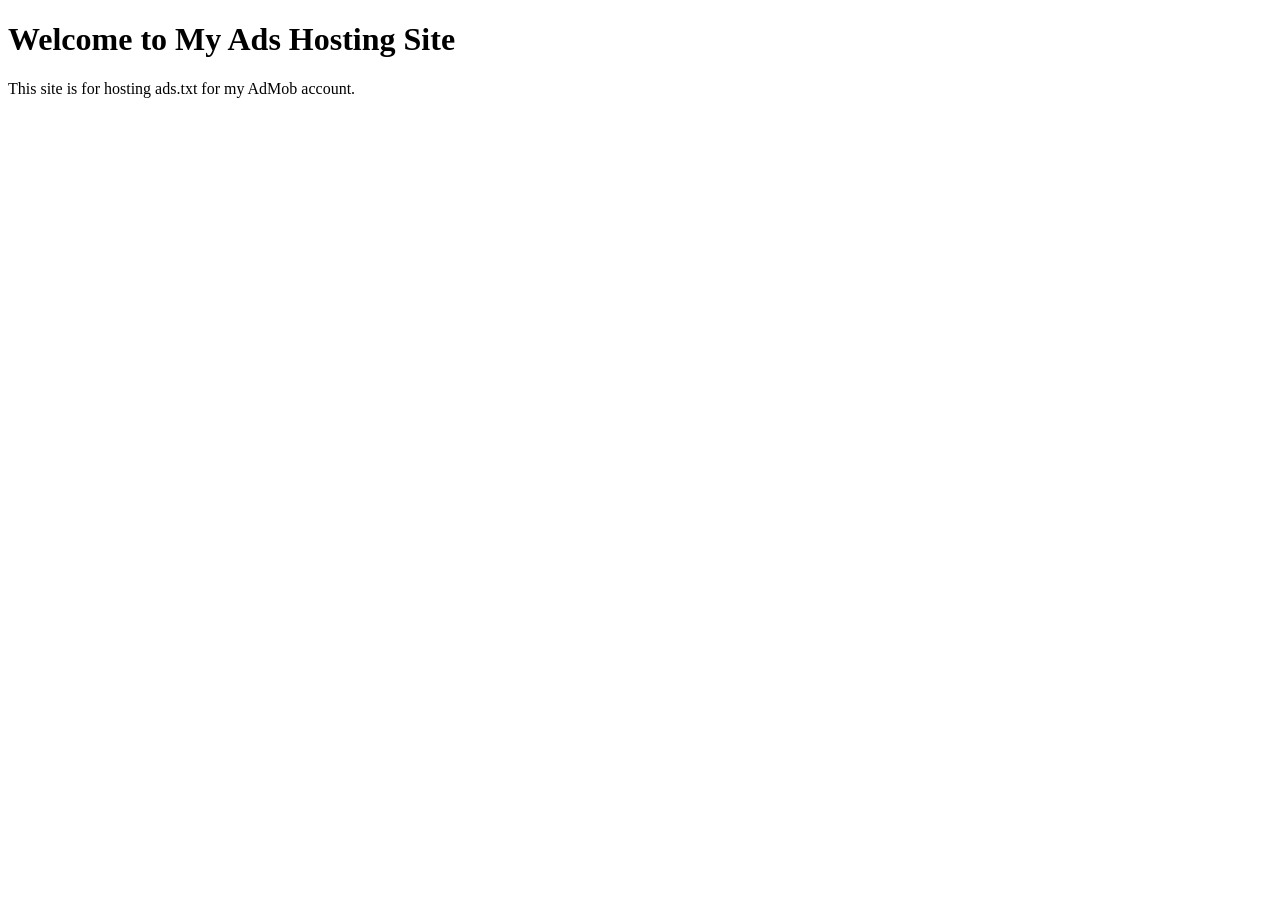
==== index.html @ 98645720 "Create index.html for ads hosting site" ====
<!DOCTYPE html>
<html lang="en">
<head>
    <meta charset="UTF-8">
    <title>AhaTodo Ads Hosting</title>
</head>
<body>
    <h1>Welcome to My Ads Hosting Site</h1>
    <p>This site is for hosting ads.txt for my AdMob account.</p>
</body>
</html>
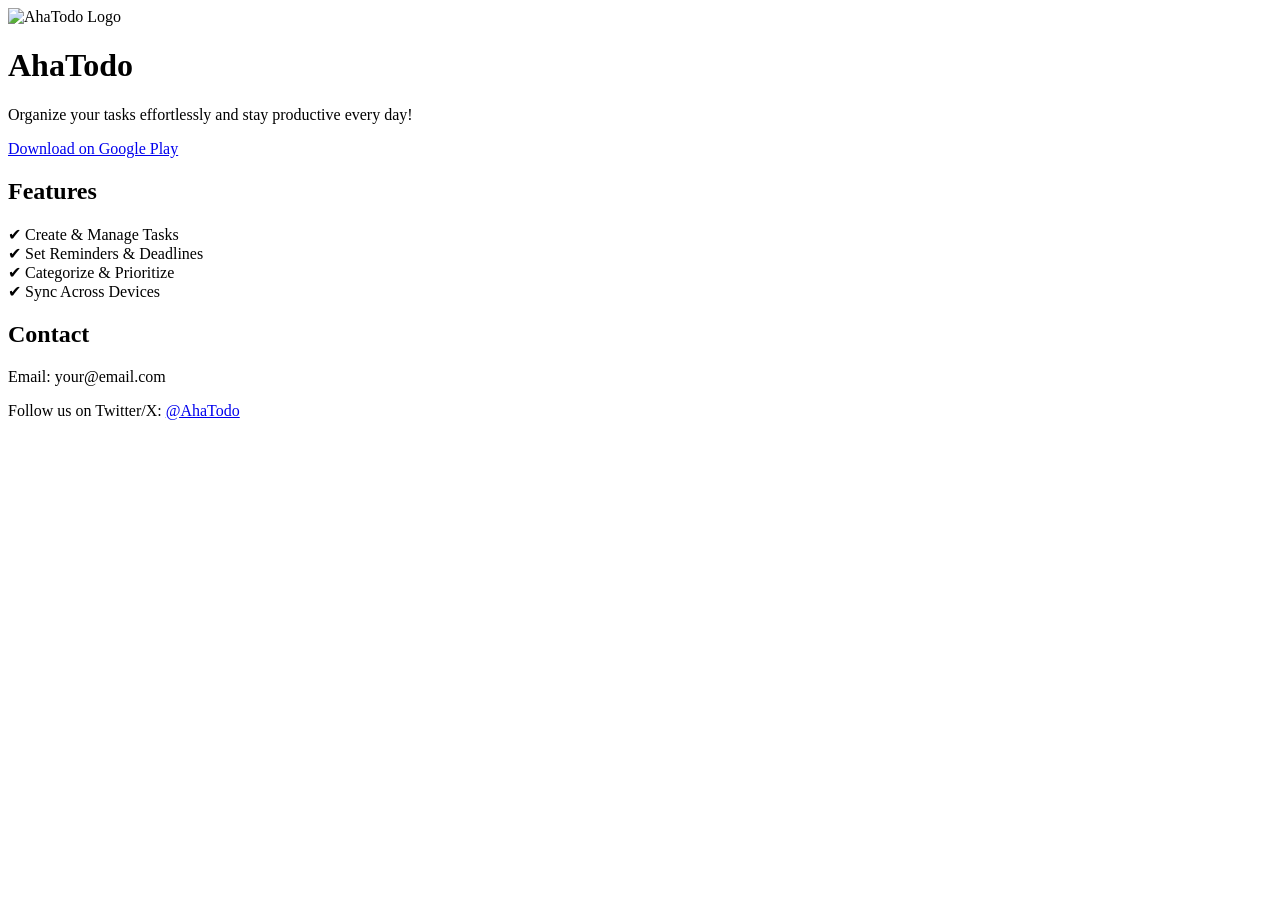
==== commit 1d934de7: "Update index.html" ====
--- a/index.html
+++ b/index.html
@@ -2,10 +2,31 @@
 <html lang="en">
 <head>
     <meta charset="UTF-8">
-    <title>AhaTodo Ads Hosting</title>
+    <meta name="viewport" content="width=device-width, initial-scale=1.0">
+    <title>AhaTodo - Smart To-Do App</title>
+    <link rel="stylesheet" href="style.css">
 </head>
 <body>
-    <h1>Welcome to My Ads Hosting Site</h1>
-    <p>This site is for hosting ads.txt for my AdMob account.</p>
+    <header>
+        <img src="logo.png" alt="AhaTodo Logo" class="logo">
+        <h1>AhaTodo</h1>
+        <p>Organize your tasks effortlessly and stay productive every day!</p>
+        <a href="https://play.google.com/store/apps/details?id=你的包名" class="btn">Download on Google Play</a>
+    </header>
+
+    <section class="features">
+        <h2>Features</h2>
+        <div class="feature-card">✔ Create & Manage Tasks</div>
+        <div class="feature-card">✔ Set Reminders & Deadlines</div>
+        <div class="feature-card">✔ Categorize & Prioritize</div>
+        <div class="feature-card">✔ Sync Across Devices</div>
+    </section>
+
+    <section class="contact">
+        <h2>Contact</h2>
+        <p>Email: your@email.com</p>
+        <p>Follow us on Twitter/X: <a href="#">@AhaTodo</a></p>
+    </section>
+
 </body>
 </html>
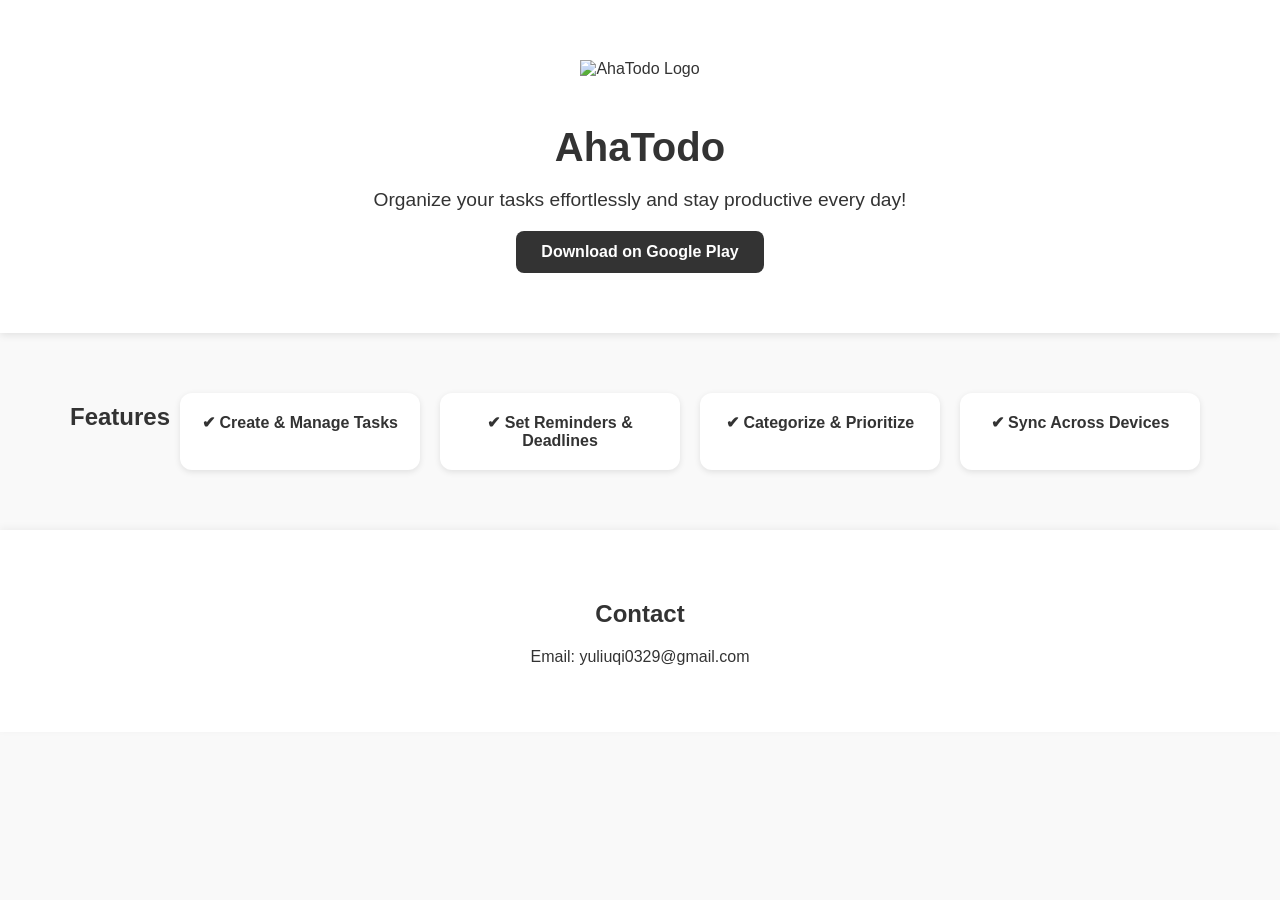
==== commit 53021603: "Update index.html" ====
--- a/index.html
+++ b/index.html
@@ -11,7 +11,7 @@
         <img src="logo.png" alt="AhaTodo Logo" class="logo">
         <h1>AhaTodo</h1>
         <p>Organize your tasks effortlessly and stay productive every day!</p>
-        <a href="https://play.google.com/store/apps/details?id=你的包名" class="btn">Download on Google Play</a>
+        <a href="https://play.google.com/store/apps/details?id=com.aha.cxk.todo" class="btn">Download on Google Play</a>
     </header>
 
     <section class="features">
@@ -24,8 +24,7 @@
 
     <section class="contact">
         <h2>Contact</h2>
-        <p>Email: your@email.com</p>
-        <p>Follow us on Twitter/X: <a href="#">@AhaTodo</a></p>
+        <p>Email: yuliuqi0329@gmail.com</p>
     </section>
 
 </body>
--- a/style.css
+++ b/style.css
@@ -0,0 +1,65 @@
+body {
+    font-family: 'Arial', sans-serif;
+    margin: 0;
+    padding: 0;
+    background: #f9f9f9;
+    color: #333;
+}
+
+header {
+    text-align: center;
+    padding: 60px 20px;
+    background: #fff;
+    box-shadow: 0 2px 8px rgba(0,0,0,0.1);
+}
+
+header .logo {
+    width: 120px;
+    margin-bottom: 20px;
+}
+
+header h1 {
+    font-size: 2.5em;
+    margin-bottom: 10px;
+}
+
+header p {
+    font-size: 1.2em;
+    margin-bottom: 20px;
+}
+
+header .btn {
+    display: inline-block;
+    padding: 12px 25px;
+    background: #333;
+    color: #fff;
+    text-decoration: none;
+    border-radius: 8px;
+    font-weight: bold;
+}
+
+.features {
+    display: flex;
+    flex-wrap: wrap;
+    justify-content: center;
+    margin: 50px 20px;
+}
+
+.feature-card {
+    background: #fff;
+    padding: 20px;
+    margin: 10px;
+    width: 200px;
+    text-align: center;
+    border-radius: 12px;
+    box-shadow: 0 2px 6px rgba(0,0,0,0.1);
+    font-weight: bold;
+}
+
+.contact {
+    text-align: center;
+    padding: 50px 20px;
+    background: #fff;
+    margin-top: 30px;
+    box-shadow: 0 -2px 8px rgba(0,0,0,0.05);
+}
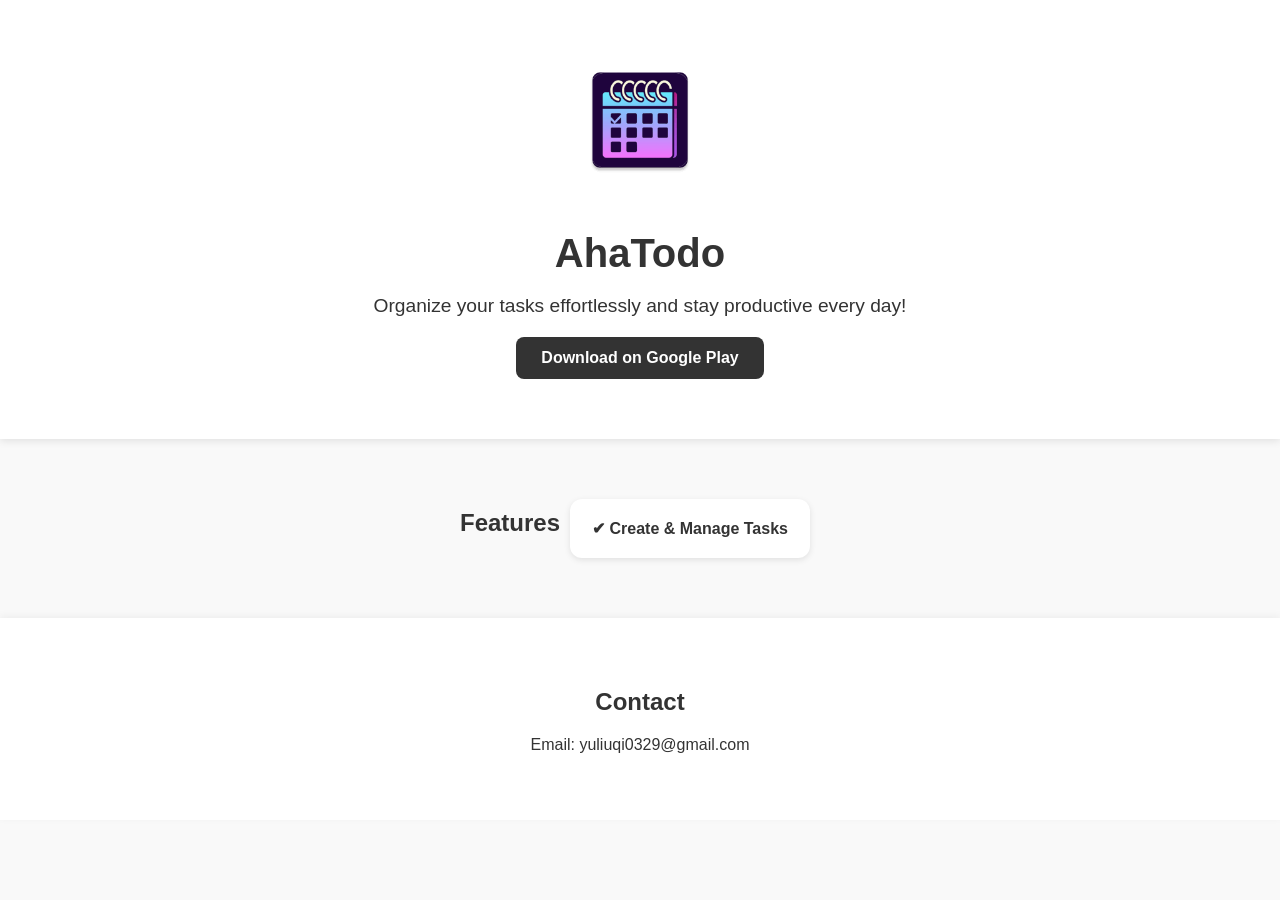
==== commit 0b9199b8: "Update index.html" ====
--- a/index.html
+++ b/index.html
@@ -17,9 +17,6 @@
     <section class="features">
         <h2>Features</h2>
         <div class="feature-card">✔ Create & Manage Tasks</div>
-        <div class="feature-card">✔ Set Reminders & Deadlines</div>
-        <div class="feature-card">✔ Categorize & Prioritize</div>
-        <div class="feature-card">✔ Sync Across Devices</div>
     </section>
 
     <section class="contact">
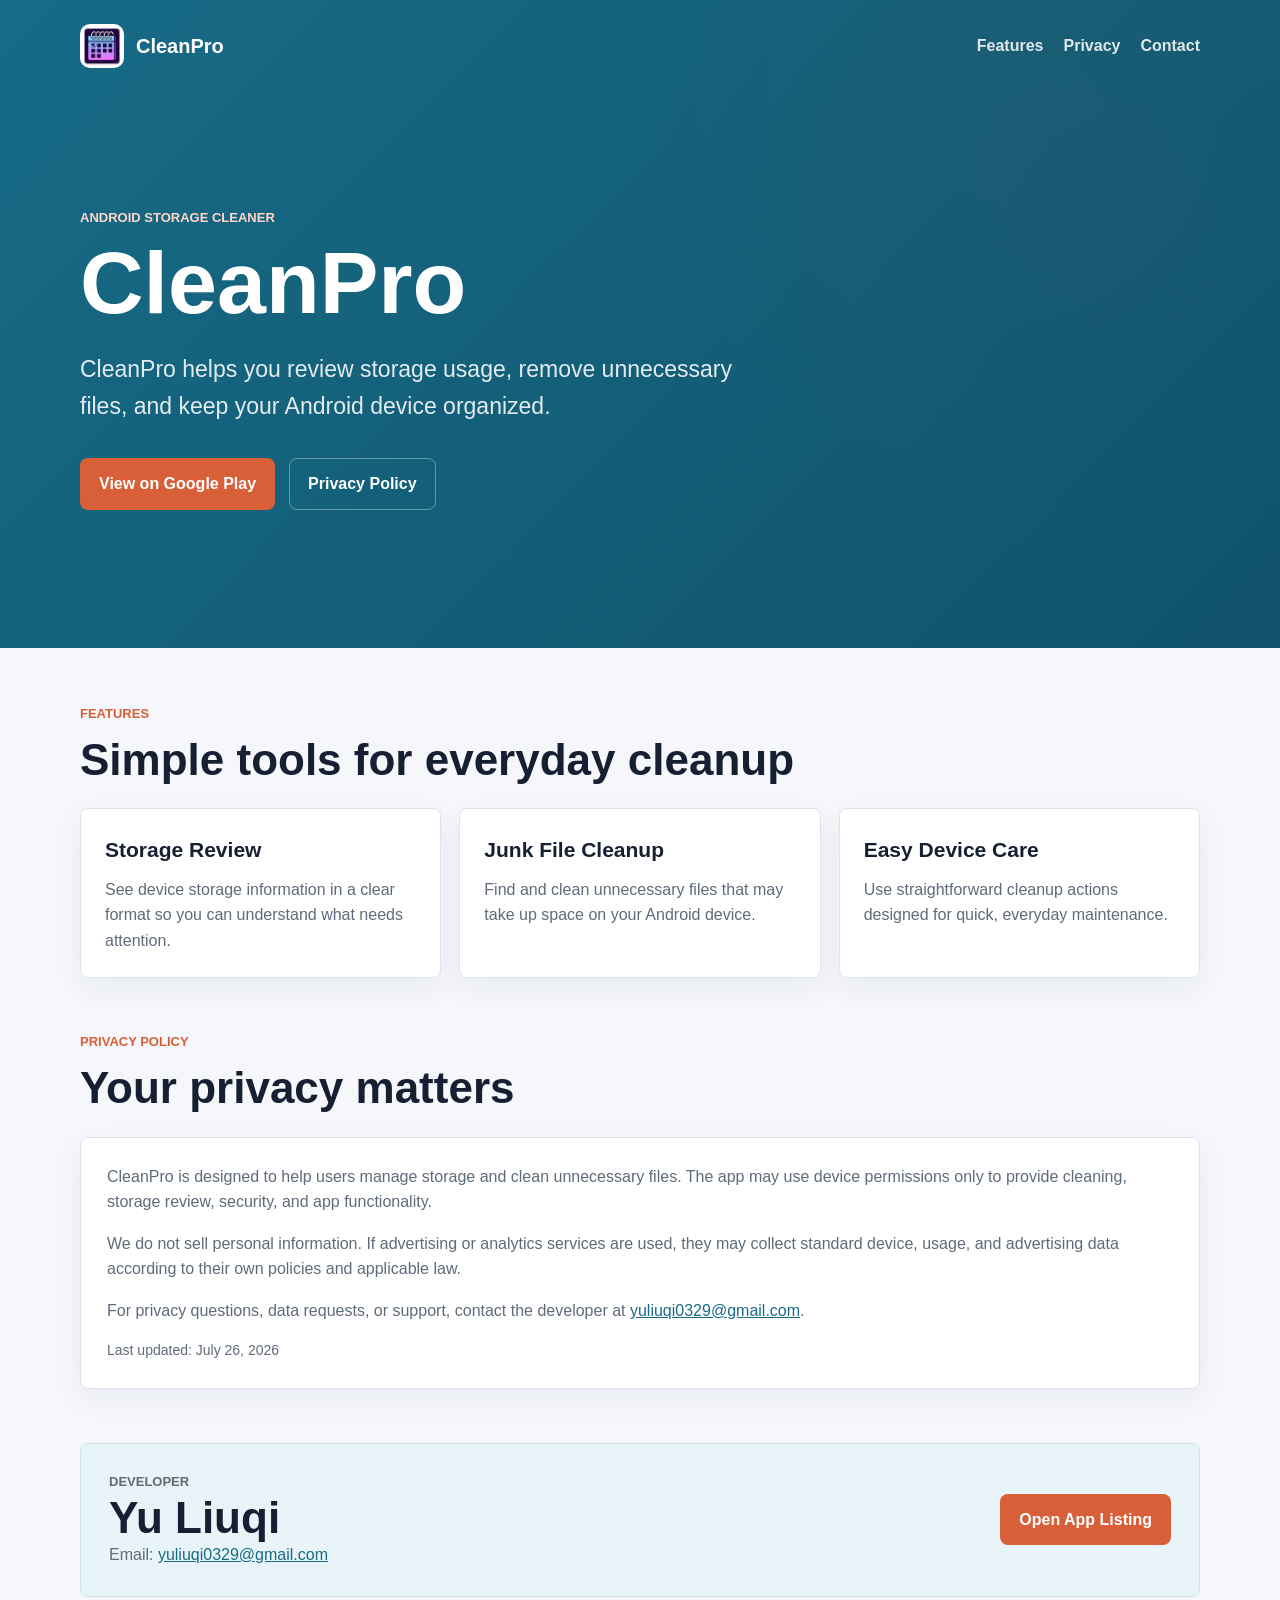
==== commit c55018ef: "Update CleanPro homepage for app review" ====
--- a/index.html
+++ b/index.html
@@ -3,26 +3,89 @@
 <head>
     <meta charset="UTF-8">
     <meta name="viewport" content="width=device-width, initial-scale=1.0">
-    <title>AhaTodo - Smart To-Do App</title>
+    <meta name="description" content="CleanPro helps Android users review storage usage, clean junk files, and manage device space with clear, simple tools.">
+    <title>CleanPro - Android Cleaner App</title>
     <link rel="stylesheet" href="style.css">
 </head>
 <body>
-    <header>
-        <img src="logo.png" alt="AhaTodo Logo" class="logo">
-        <h1>AhaTodo</h1>
-        <p>Organize your tasks effortlessly and stay productive every day!</p>
-        <a href="https://play.google.com/store/apps/details?id=com.aha.cxk.todo" class="btn">Download on Google Play</a>
+    <header class="hero">
+        <nav class="topbar" aria-label="Main navigation">
+            <a class="brand" href="#home" aria-label="CleanPro home">
+                <img src="logo.png" alt="" class="logo">
+                <span>CleanPro</span>
+            </a>
+            <div class="nav-links">
+                <a href="#features">Features</a>
+                <a href="#privacy">Privacy</a>
+                <a href="#contact">Contact</a>
+            </div>
+        </nav>
+
+        <section id="home" class="hero-content">
+            <p class="eyebrow">Android storage cleaner</p>
+            <h1>CleanPro</h1>
+            <p class="summary">
+                CleanPro helps you review storage usage, remove unnecessary files, and keep your Android device organized.
+            </p>
+            <div class="actions">
+                <a href="https://play.google.com/store/apps/details?id=com.ylc" class="btn primary">View on Google Play</a>
+                <a href="#privacy" class="btn secondary">Privacy Policy</a>
+            </div>
+        </section>
     </header>
 
-    <section class="features">
-        <h2>Features</h2>
-        <div class="feature-card">✔ Create & Manage Tasks</div>
-    </section>
+    <main>
+        <section id="features" class="section">
+            <div class="section-heading">
+                <p class="eyebrow">Features</p>
+                <h2>Simple tools for everyday cleanup</h2>
+            </div>
+            <div class="feature-grid">
+                <article class="feature-card">
+                    <h3>Storage Review</h3>
+                    <p>See device storage information in a clear format so you can understand what needs attention.</p>
+                </article>
+                <article class="feature-card">
+                    <h3>Junk File Cleanup</h3>
+                    <p>Find and clean unnecessary files that may take up space on your Android device.</p>
+                </article>
+                <article class="feature-card">
+                    <h3>Easy Device Care</h3>
+                    <p>Use straightforward cleanup actions designed for quick, everyday maintenance.</p>
+                </article>
+            </div>
+        </section>
 
-    <section class="contact">
-        <h2>Contact</h2>
-        <p>Email: yuliuqi0329@gmail.com</p>
-    </section>
+        <section id="privacy" class="section privacy-section">
+            <div class="section-heading">
+                <p class="eyebrow">Privacy Policy</p>
+                <h2>Your privacy matters</h2>
+            </div>
+            <div class="policy">
+                <p>
+                    CleanPro is designed to help users manage storage and clean unnecessary files. The app may use device
+                    permissions only to provide cleaning, storage review, security, and app functionality.
+                </p>
+                <p>
+                    We do not sell personal information. If advertising or analytics services are used, they may collect
+                    standard device, usage, and advertising data according to their own policies and applicable law.
+                </p>
+                <p>
+                    For privacy questions, data requests, or support, contact the developer at
+                    <a href="mailto:yuliuqi0329@gmail.com">yuliuqi0329@gmail.com</a>.
+                </p>
+                <p class="updated">Last updated: July 26, 2026</p>
+            </div>
+        </section>
 
+        <section id="contact" class="section contact-section">
+            <div>
+                <p class="eyebrow">Developer</p>
+                <h2>Yu Liuqi</h2>
+                <p>Email: <a href="mailto:yuliuqi0329@gmail.com">yuliuqi0329@gmail.com</a></p>
+            </div>
+            <a href="https://play.google.com/store/apps/details?id=com.ylc" class="btn primary">Open App Listing</a>
+        </section>
+    </main>
 </body>
 </html>
--- a/style.css
+++ b/style.css
@@ -1,65 +1,266 @@
+:root {
+    color-scheme: light;
+    --bg: #f5f7fb;
+    --panel: #ffffff;
+    --text: #172033;
+    --muted: #5f6b7a;
+    --line: #dde4ef;
+    --primary: #176b87;
+    --primary-dark: #0f4e64;
+    --accent: #d95f39;
+    --soft: #e8f4f7;
+}
+
+* {
+    box-sizing: border-box;
+}
+
+html {
+    scroll-behavior: smooth;
+}
+
 body {
-    font-family: 'Arial', sans-serif;
-    margin: 0;
-    padding: 0;
-    background: #f9f9f9;
-    color: #333;
-}
-
-header {
-    text-align: center;
-    padding: 60px 20px;
-    background: #fff;
-    box-shadow: 0 2px 8px rgba(0,0,0,0.1);
-}
-
-header .logo {
-    width: 120px;
-    margin-bottom: 20px;
-}
-
-header h1 {
-    font-size: 2.5em;
-    margin-bottom: 10px;
-}
-
-header p {
-    font-size: 1.2em;
-    margin-bottom: 20px;
-}
-
-header .btn {
-    display: inline-block;
-    padding: 12px 25px;
-    background: #333;
-    color: #fff;
+    margin: 0;
+    font-family: Arial, Helvetica, sans-serif;
+    background: var(--bg);
+    color: var(--text);
+    line-height: 1.6;
+}
+
+a {
+    color: var(--primary);
+}
+
+.hero {
+    min-height: 72vh;
+    padding: 24px clamp(20px, 5vw, 72px) 64px;
+    background:
+        linear-gradient(135deg, rgba(23, 107, 135, 0.92), rgba(15, 78, 100, 0.84)),
+        radial-gradient(circle at 80% 20%, rgba(217, 95, 57, 0.28), transparent 32%),
+        #176b87;
+    color: #ffffff;
+}
+
+.topbar,
+.section,
+.hero-content {
+    width: min(1120px, 100%);
+    margin: 0 auto;
+}
+
+.topbar {
+    display: flex;
+    align-items: center;
+    justify-content: space-between;
+    gap: 24px;
+}
+
+.brand {
+    display: inline-flex;
+    align-items: center;
+    gap: 12px;
+    color: #ffffff;
+    font-size: 20px;
+    font-weight: 700;
     text-decoration: none;
+}
+
+.logo {
+    width: 44px;
+    height: 44px;
+    border-radius: 10px;
+    background: #ffffff;
+    object-fit: cover;
+}
+
+.nav-links {
+    display: flex;
+    align-items: center;
+    gap: 20px;
+}
+
+.nav-links a {
+    color: rgba(255, 255, 255, 0.86);
+    font-weight: 700;
+    text-decoration: none;
+}
+
+.hero-content {
+    padding-top: clamp(76px, 13vw, 140px);
+}
+
+.eyebrow {
+    margin: 0 0 10px;
+    color: var(--accent);
+    font-size: 13px;
+    font-weight: 800;
+    letter-spacing: 0;
+    text-transform: uppercase;
+}
+
+.hero .eyebrow {
+    color: #ffd6c9;
+}
+
+h1,
+h2,
+h3,
+p {
+    overflow-wrap: anywhere;
+}
+
+h1 {
+    margin: 0;
+    font-size: clamp(44px, 8vw, 88px);
+    line-height: 1;
+}
+
+h2 {
+    margin: 0;
+    font-size: clamp(28px, 4vw, 44px);
+    line-height: 1.12;
+}
+
+h3 {
+    margin: 0 0 10px;
+    font-size: 21px;
+}
+
+.summary {
+    max-width: 680px;
+    margin: 24px 0 0;
+    color: rgba(255, 255, 255, 0.88);
+    font-size: clamp(18px, 2.2vw, 23px);
+}
+
+.actions {
+    display: flex;
+    flex-wrap: wrap;
+    gap: 14px;
+    margin-top: 34px;
+}
+
+.btn {
+    display: inline-flex;
+    align-items: center;
+    justify-content: center;
+    min-height: 48px;
+    padding: 12px 18px;
+    border: 1px solid transparent;
     border-radius: 8px;
-    font-weight: bold;
-}
-
-.features {
-    display: flex;
-    flex-wrap: wrap;
-    justify-content: center;
-    margin: 50px 20px;
+    font-weight: 800;
+    text-decoration: none;
+}
+
+.btn.primary {
+    background: var(--accent);
+    color: #ffffff;
+}
+
+.btn.secondary {
+    border-color: rgba(255, 255, 255, 0.36);
+    color: #ffffff;
+}
+
+main {
+    padding: 56px clamp(20px, 5vw, 72px) 72px;
+}
+
+.section {
+    margin-top: 54px;
+}
+
+.section:first-child {
+    margin-top: 0;
+}
+
+.section-heading {
+    max-width: 720px;
+    margin-bottom: 24px;
+}
+
+.feature-grid {
+    display: grid;
+    grid-template-columns: repeat(3, minmax(0, 1fr));
+    gap: 18px;
+}
+
+.feature-card,
+.policy {
+    background: var(--panel);
+    border: 1px solid var(--line);
+    border-radius: 8px;
+    box-shadow: 0 10px 30px rgba(23, 32, 51, 0.06);
 }
 
 .feature-card {
-    background: #fff;
-    padding: 20px;
-    margin: 10px;
-    width: 200px;
-    text-align: center;
-    border-radius: 12px;
-    box-shadow: 0 2px 6px rgba(0,0,0,0.1);
-    font-weight: bold;
-}
-
-.contact {
-    text-align: center;
-    padding: 50px 20px;
-    background: #fff;
-    margin-top: 30px;
-    box-shadow: 0 -2px 8px rgba(0,0,0,0.05);
-}
+    padding: 24px;
+}
+
+.feature-card p,
+.policy p,
+.contact-section p {
+    color: var(--muted);
+    margin: 0;
+}
+
+.policy {
+    padding: 26px;
+}
+
+.policy p + p {
+    margin-top: 16px;
+}
+
+.updated {
+    font-size: 14px;
+}
+
+.contact-section {
+    display: flex;
+    align-items: center;
+    justify-content: space-between;
+    gap: 24px;
+    padding: 28px;
+    background: var(--soft);
+    border: 1px solid #cfe6ec;
+    border-radius: 8px;
+}
+
+.contact-section .btn.primary {
+    flex: 0 0 auto;
+}
+
+@media (max-width: 760px) {
+    .hero {
+        min-height: auto;
+        padding-bottom: 52px;
+    }
+
+    .topbar,
+    .contact-section {
+        align-items: flex-start;
+        flex-direction: column;
+    }
+
+    .nav-links {
+        flex-wrap: wrap;
+        gap: 14px;
+    }
+
+    .hero-content {
+        padding-top: 70px;
+    }
+
+    .feature-grid {
+        grid-template-columns: 1fr;
+    }
+
+    .btn {
+        width: 100%;
+    }
+
+    .actions {
+        width: 100%;
+    }
+}
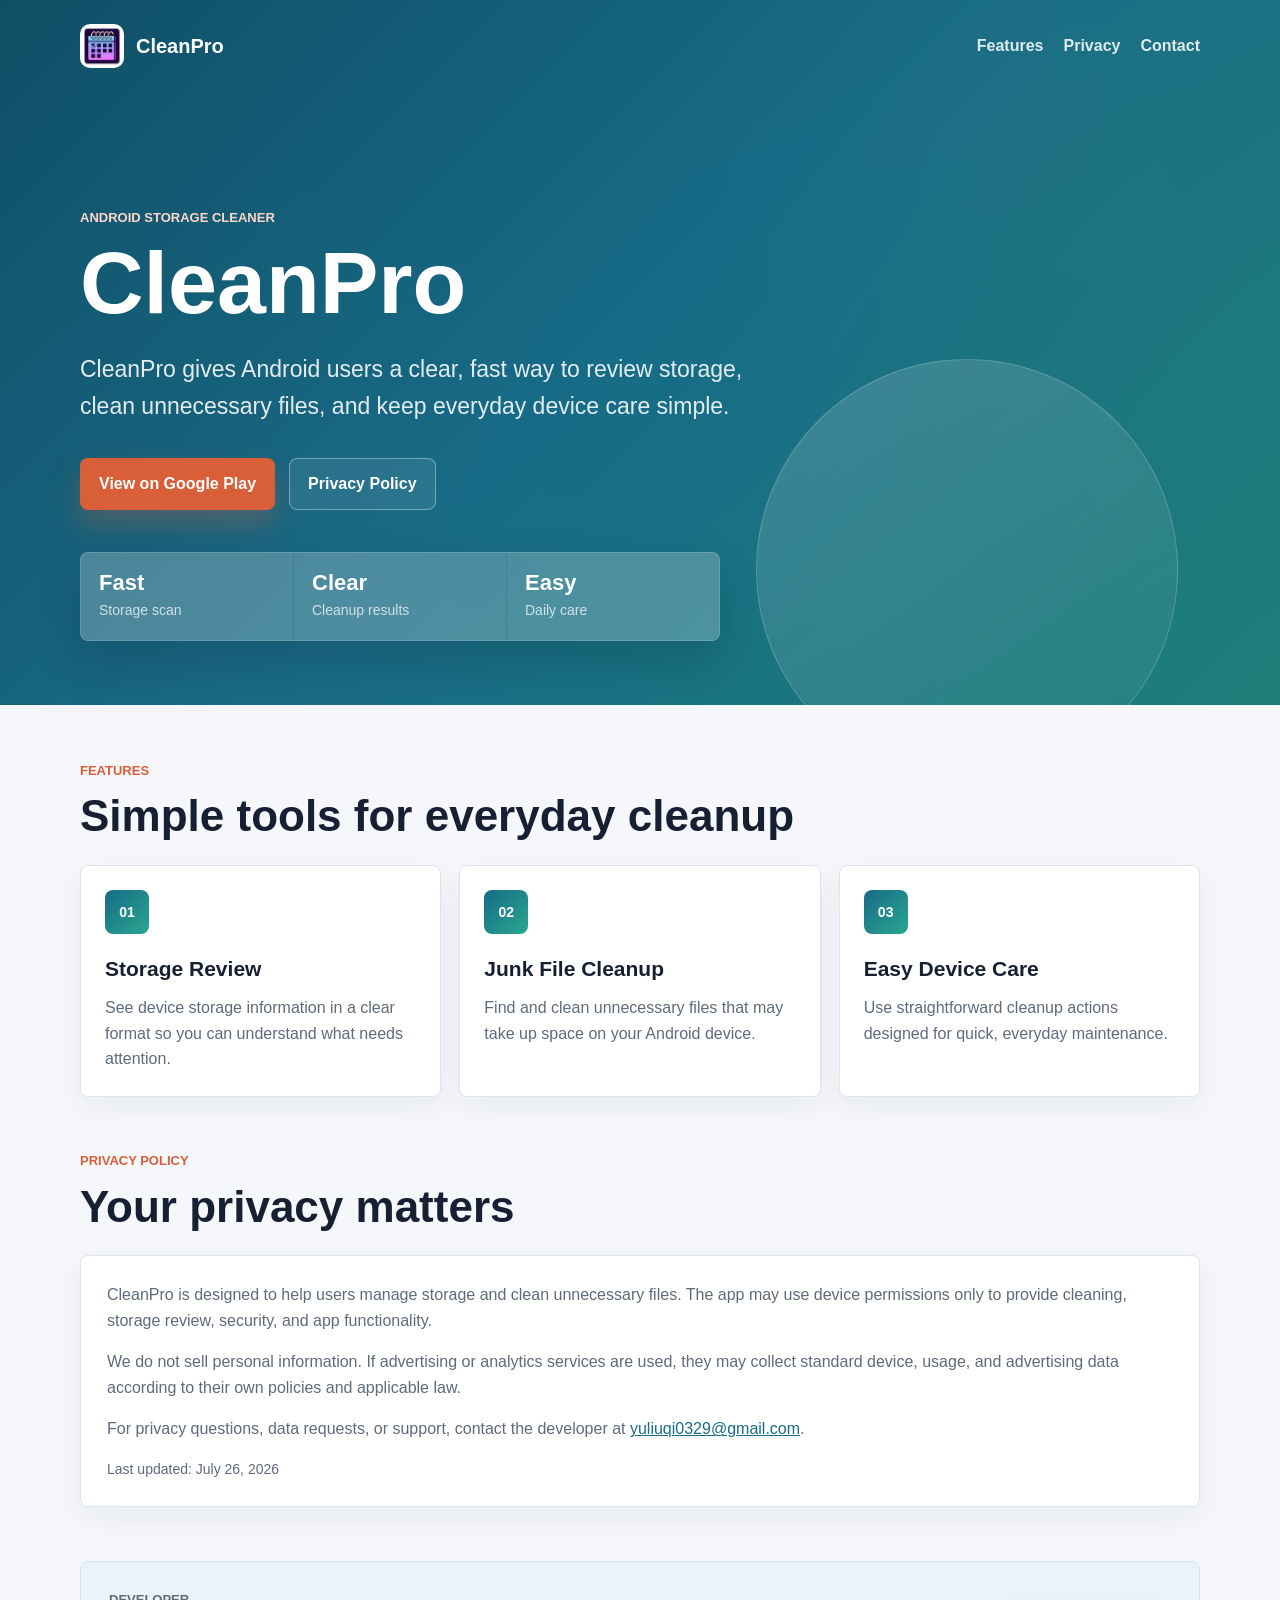
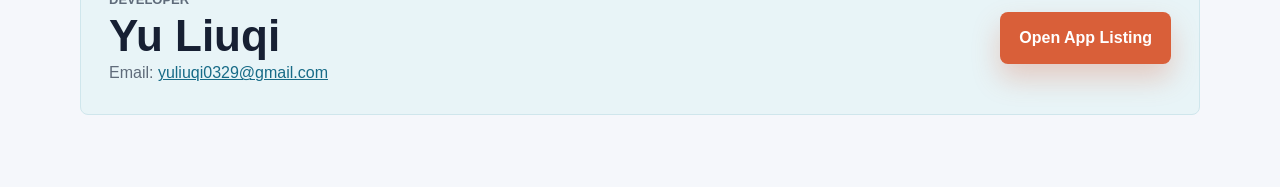
==== commit d8c69dc6: "Polish CleanPro homepage and update Play link" ====
--- a/index.html
+++ b/index.html
@@ -25,11 +25,25 @@
             <p class="eyebrow">Android storage cleaner</p>
             <h1>CleanPro</h1>
             <p class="summary">
-                CleanPro helps you review storage usage, remove unnecessary files, and keep your Android device organized.
+                CleanPro gives Android users a clear, fast way to review storage, clean unnecessary files, and keep everyday device care simple.
             </p>
             <div class="actions">
-                <a href="https://play.google.com/store/apps/details?id=com.ylc" class="btn primary">View on Google Play</a>
+                <a href="https://play.google.com/store/apps/details?id=com.ylq.first.cleaner" class="btn primary">View on Google Play</a>
                 <a href="#privacy" class="btn secondary">Privacy Policy</a>
+            </div>
+            <div class="hero-panel" aria-label="CleanPro highlights">
+                <div>
+                    <span class="metric">Fast</span>
+                    <span class="label">Storage scan</span>
+                </div>
+                <div>
+                    <span class="metric">Clear</span>
+                    <span class="label">Cleanup results</span>
+                </div>
+                <div>
+                    <span class="metric">Easy</span>
+                    <span class="label">Daily care</span>
+                </div>
             </div>
         </section>
     </header>
@@ -42,14 +56,17 @@
             </div>
             <div class="feature-grid">
                 <article class="feature-card">
+                    <span class="feature-icon">01</span>
                     <h3>Storage Review</h3>
                     <p>See device storage information in a clear format so you can understand what needs attention.</p>
                 </article>
                 <article class="feature-card">
+                    <span class="feature-icon">02</span>
                     <h3>Junk File Cleanup</h3>
                     <p>Find and clean unnecessary files that may take up space on your Android device.</p>
                 </article>
                 <article class="feature-card">
+                    <span class="feature-icon">03</span>
                     <h3>Easy Device Care</h3>
                     <p>Use straightforward cleanup actions designed for quick, everyday maintenance.</p>
                 </article>
@@ -84,7 +101,7 @@
                 <h2>Yu Liuqi</h2>
                 <p>Email: <a href="mailto:yuliuqi0329@gmail.com">yuliuqi0329@gmail.com</a></p>
             </div>
-            <a href="https://play.google.com/store/apps/details?id=com.ylc" class="btn primary">Open App Listing</a>
+            <a href="https://play.google.com/store/apps/details?id=com.ylq.first.cleaner" class="btn primary">Open App Listing</a>
         </section>
     </main>
 </body>
--- a/style.css
+++ b/style.css
@@ -9,6 +9,7 @@
     --primary-dark: #0f4e64;
     --accent: #d95f39;
     --soft: #e8f4f7;
+    --gold: #f2b84b;
 }
 
 * {
@@ -32,13 +33,30 @@
 }
 
 .hero {
-    min-height: 72vh;
+    position: relative;
+    min-height: 78vh;
     padding: 24px clamp(20px, 5vw, 72px) 64px;
     background:
-        linear-gradient(135deg, rgba(23, 107, 135, 0.92), rgba(15, 78, 100, 0.84)),
-        radial-gradient(circle at 80% 20%, rgba(217, 95, 57, 0.28), transparent 32%),
+        linear-gradient(135deg, rgba(15, 78, 100, 0.96), rgba(23, 107, 135, 0.9) 48%, rgba(31, 130, 120, 0.88)),
+        radial-gradient(circle at 82% 22%, rgba(242, 184, 75, 0.26), transparent 30%),
+        radial-gradient(circle at 18% 84%, rgba(217, 95, 57, 0.22), transparent 34%),
         #176b87;
     color: #ffffff;
+    overflow: hidden;
+}
+
+.hero::after {
+    position: absolute;
+    right: clamp(24px, 8vw, 120px);
+    bottom: -76px;
+    width: clamp(220px, 34vw, 420px);
+    height: clamp(220px, 34vw, 420px);
+    border: 1px solid rgba(255, 255, 255, 0.18);
+    border-radius: 50%;
+    background:
+        linear-gradient(145deg, rgba(255, 255, 255, 0.16), rgba(255, 255, 255, 0.03));
+    content: "";
+    pointer-events: none;
 }
 
 .topbar,
@@ -49,6 +67,8 @@
 }
 
 .topbar {
+    position: relative;
+    z-index: 1;
     display: flex;
     align-items: center;
     justify-content: space-between;
@@ -83,9 +103,16 @@
     color: rgba(255, 255, 255, 0.86);
     font-weight: 700;
     text-decoration: none;
+    transition: color 160ms ease;
+}
+
+.nav-links a:hover {
+    color: #ffffff;
 }
 
 .hero-content {
+    position: relative;
+    z-index: 1;
     padding-top: clamp(76px, 13vw, 140px);
 }
 
@@ -150,16 +177,64 @@
     border-radius: 8px;
     font-weight: 800;
     text-decoration: none;
+    transition: transform 160ms ease, box-shadow 160ms ease, background 160ms ease;
+}
+
+.btn:hover {
+    transform: translateY(-2px);
 }
 
 .btn.primary {
     background: var(--accent);
     color: #ffffff;
+    box-shadow: 0 14px 28px rgba(217, 95, 57, 0.28);
+}
+
+.btn.primary:hover {
+    background: #c94f2d;
 }
 
 .btn.secondary {
     border-color: rgba(255, 255, 255, 0.36);
     color: #ffffff;
+    background: rgba(255, 255, 255, 0.08);
+}
+
+.hero-panel {
+    display: grid;
+    grid-template-columns: repeat(3, minmax(0, 1fr));
+    gap: 1px;
+    width: min(640px, 100%);
+    margin-top: 42px;
+    overflow: hidden;
+    border: 1px solid rgba(255, 255, 255, 0.22);
+    border-radius: 8px;
+    background: rgba(255, 255, 255, 0.16);
+    box-shadow: 0 22px 44px rgba(10, 42, 56, 0.22);
+}
+
+.hero-panel div {
+    padding: 18px;
+    background: rgba(255, 255, 255, 0.08);
+}
+
+.metric,
+.label,
+.feature-icon {
+    display: block;
+}
+
+.metric {
+    color: #ffffff;
+    font-size: 22px;
+    font-weight: 800;
+    line-height: 1.1;
+}
+
+.label {
+    margin-top: 4px;
+    color: rgba(255, 255, 255, 0.74);
+    font-size: 14px;
 }
 
 main {
@@ -194,7 +269,28 @@
 }
 
 .feature-card {
+    position: relative;
     padding: 24px;
+    transition: transform 160ms ease, box-shadow 160ms ease, border-color 160ms ease;
+}
+
+.feature-card:hover {
+    border-color: #b8d9e2;
+    box-shadow: 0 16px 36px rgba(23, 32, 51, 0.1);
+    transform: translateY(-3px);
+}
+
+.feature-icon {
+    width: 44px;
+    height: 44px;
+    margin-bottom: 18px;
+    border-radius: 8px;
+    background: linear-gradient(135deg, var(--primary), #2aa78f);
+    color: #ffffff;
+    font-size: 14px;
+    font-weight: 800;
+    line-height: 44px;
+    text-align: center;
 }
 
 .feature-card p,
@@ -256,6 +352,10 @@
         grid-template-columns: 1fr;
     }
 
+    .hero-panel {
+        grid-template-columns: 1fr;
+    }
+
     .btn {
         width: 100%;
     }
